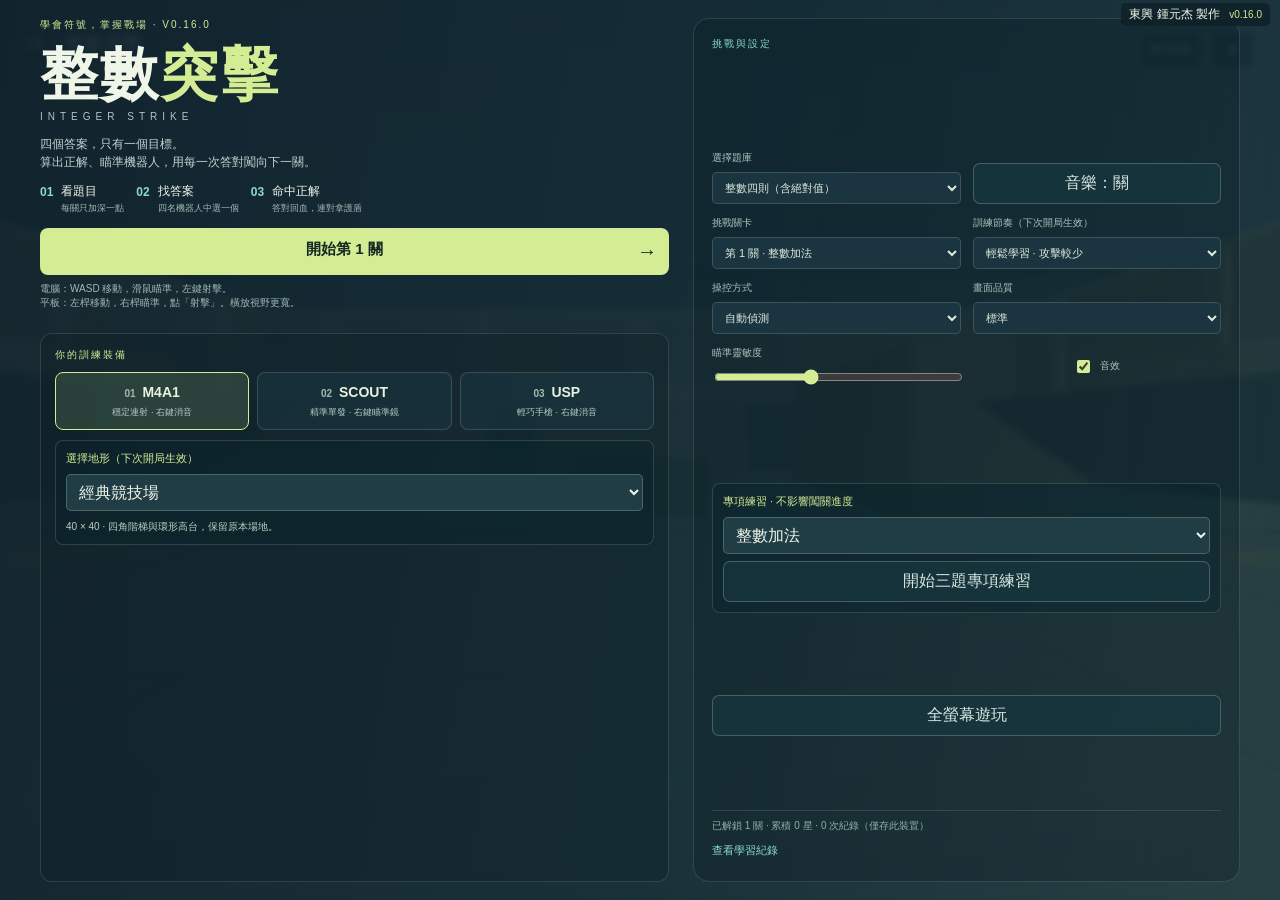
==== index.htm @ ce56b244 "Release v0.16.0: dispersed patrols, readable answer labels and creator credit" ====
<!doctype html>
<html lang="zh-Hant"><head><meta charset="utf-8"><meta name="viewport" content="width=device-width,initial-scale=1,maximum-scale=1,user-scalable=no,viewport-fit=cover"><meta name="theme-color" content="#101e25"><title>整數突擊 INTEGER STRIKE — 正負數訓練場</title><link rel="icon" href="data:,"><link rel="stylesheet" href="cjs/style.css"></head>
<body class="paused"><div id="creator-credit">東興 鍾元杰 製作 <small>v0.16.0</small></div>
<canvas id="world" aria-label="三維整數訓練場"></canvas><div class="vignette"></div><div id="damage-flash"></div>
<header><div class="brand"><b>IS<span> / </span>整數突擊</b><small>INTEGER STRIKE · BLOOD ARENA</small></div><div class="top-actions"><button id="music-game" aria-pressed="false">音樂：關</button><span id="fps">— FPS</span><button id="pause-button" aria-label="暫停">Ⅱ</button></div></header>
<section id="question-card" aria-label="目前的數學題目"><div class="question-meta"><span id="skill">整數加法</span><span id="question-number">第 1 / 3 題</span></div><div id="expression">準備開始</div><div class="question-bottom"><span id="grace">先計算，再瞄準正確答案</span><span id="combo">連對 0</span></div><div class="progress-track"><div id="progress-fill"></div></div></section>
<aside id="radar"><div><span id="level-badge">LEVEL 01</span><span id="enemy-count">4 個答案</span></div><canvas id="map" width="152" height="152"></canvas><small>橘點：答案機器人　▲：你</small></aside>
<div id="answer-labels"></div><div id="crosshair"><b></b><b></b><b></b><b></b><i></i></div><div id="aim-choice"></div><div id="hit">✓</div>
<div id="feedback" role="status"><strong id="feedback-title"></strong><span id="feedback-detail"></span></div><div id="message" role="status"></div>
<div id="thinking-overlay"><div class="eyebrow">戰鬥提示</div><h2>保持移動，算出正解。</h2><p id="think-hint"></p><canvas id="number-line" width="800" height="160" aria-label="整數數線，標示起點與移動方向"></canvas><button id="think-resume">關閉提示（T）</button><small>提示顯示時，戰鬥持續進行。</small></div>
<canvas id="weapon"></canvas>
<footer><div id="vitals" class="vitals"><div><span>生命</span><strong id="health">100</strong><span class="shield-icon">◈</span><strong id="shield">0</strong></div><div class="health-track"><i id="health-fill"></i></div><small id="streak-note">連續答對 3 題 → 護盾 +25</small></div><div class="weapon-info"><span id="mode">M4A1 · 消音步槍</span><div><strong id="ammo">30</strong><span> / ∞</span></div><small id="reload-info">R 換彈 · 1 / 2 / 3 切換武器</small></div></footer>
<nav id="desktop-help"><span>WASD 移動</span><span>滑鼠 瞄準</span><span>左鍵 射擊</span><span>右鍵 特殊功能</span><button id="think-button">T 戰鬥提示</button></nav>
<section id="touch-controls" aria-label="平板控制"><div id="move-pad" class="pad" aria-label="移動搖桿"><span>移動</span><i class="stick"></i></div><div id="look-pad" class="pad" aria-label="視角搖桿"><span>瞄準</span><i class="stick"></i></div><button id="touch-fire" class="fire-button" aria-label="射擊">◎<small>射擊</small></button><div class="touch-tools"><button id="touch-jump">跳躍</button><button id="touch-crouch">蹲下</button><button id="touch-reload">換彈</button><button id="touch-secondary">特殊</button><button id="touch-weapon">換槍</button><button id="touch-think">提示</button></div></section>
<section id="menu" class="overlay"><div class="menu-shell"><div class="menu-main"><div class="eyebrow">學會符號，掌握戰場 · V0.16.0</div><h1>整數<span>突擊</span><small>INTEGER STRIKE</small></h1><p class="intro">四個答案，只有一個目標。<br>算出正解、瞄準機器人，用每一次答對闖向下一關。</p><div class="how"><div><b>01</b><span>看題目<small>每關只加深一點</small></span></div><div><b>02</b><span>找答案<small>四名機器人中選一個</small></span></div><div><b>03</b><span>命中正解<small>答對回血，連對拿護盾</small></span></div></div><button id="start" class="primary">開始第 1 關 <span>→</span></button><button id="restart" class="secondary hidden">重新挑戰這一關</button><p class="note" id="notice">電腦：WASD 移動，滑鼠瞄準，左鍵射擊。<br>平板：左桿移動，右桿瞄準，點「射擊」。橫放視野更寬。</p></div><div class="menu-loadout"><div class="eyebrow">你的訓練裝備</div><div id="loadout"><button class="gun-choice selected" data-gun="0"><b>01 <span>M4A1</span></b><small>穩定連射 · 右鍵消音</small></button><button class="gun-choice" data-gun="1"><b>02 <span>SCOUT</span></b><small>精準單發 · 右鍵瞄準鏡</small></button><button class="gun-choice" data-gun="2"><b>03 <span>USP</span></b><small>輕巧手槍 · 右鍵消音</small></button></div><div class="terrain-picker"><label for="terrain-select">選擇地形（下次開局生效）</label><select id="terrain-select"></select><p id="terrain-description"></p></div></div><div class="menu-options"><div class="eyebrow">挑戰與設定</div><div class="settings"><label>選擇題庫<select id="bank-select"><option value="integer">整數四則（含絕對值）</option><option value="science">科學記號</option></select></label><button id="music-menu" class="secondary" aria-pressed="false">音樂：關</button><label>挑戰關卡<select id="level-select"><option value="1">第 1 關 · 加法起步</option></select></label><label>訓練節奏（下次開局生效）<select id="pace"><option value="gentle">輕鬆學習 · 攻擊較少</option><option value="normal">標準挑戰</option></select></label><label>操控方式<select id="input-mode"><option value="auto">自動偵測</option><option value="touch">平板雙搖桿</option><option value="desktop">鍵盤與滑鼠</option></select></label><label>畫面品質<select id="quality"><option value="0.65">效能優先</option><option value="0.85" selected>標準</option><option value="1.2">精細</option></select></label><label>瞄準靈敏度<input id="sensitivity" type="range" min="0.5" max="1.8" value="1" step="0.1"></label><label class="check"><input id="sound" type="checkbox" checked>音效</label></div><div class="terrain-picker"><label for="practice-select">專項練習 · 不影響闖關進度</label><select id="practice-select"><option value="1">整數加法</option><option value="2">整數減法</option><option value="3">負數加減</option><option value="4">正負數乘法</option><option value="5">整除與正負號</option><option value="6">連續加減</option><option value="7">先乘後加減</option><option value="8">括弧優先</option><option value="9">絕對值入門</option><option value="10">絕對值加減</option><option value="11">絕對值混合運算</option></select><button id="start-practice" class="secondary fullscreen-button">開始三題專項練習</button></div><button id="fullscreen" class="secondary fullscreen-button">全螢幕遊玩</button><p id="fullscreen-note" role="status"></p><div class="saved"><span id="saved-progress">學習紀錄只儲存在這台裝置</span><button id="show-records">查看學習紀錄</button></div></div></div></section>
<section id="results" class="overlay hidden"><div class="result-panel"><div class="eyebrow" id="result-eyebrow">MISSION COMPLETE</div><div id="medal">★</div><h2 id="result-title">成功突破！</h2><p id="result-subtitle"></p><div class="result-stats"><div><strong id="result-accuracy">100%</strong><small>首次作答正確率</small></div><div><strong id="result-streak">3</strong><small>最佳連對</small></div><div><strong id="result-score">500</strong><small>挑戰得分</small></div></div><div id="review-list"></div><nav id="review-pagination"><button id="review-prev">上一題</button><span id="review-page"></span><button id="review-next">下一題</button></nav><div class="result-actions"><button id="next-level" class="primary">挑戰下一關 →</button><button id="review-mistakes" class="secondary hidden">錯題再練 · 換一組數字挑戰</button><button id="retry-level" class="secondary">再練一次</button><button id="back-menu" class="secondary">回到訓練選單</button></div></div></section>
<section id="records-panel" class="overlay hidden"><div class="result-panel"><div class="eyebrow">學習足跡</div><h2>每次練習，都有進步。</h2><div id="records-summary" class="result-stats"></div><p class="records-caption">依已完成的題目統計，包含一般挑戰與錯題複習。</p><div id="records-skills"></div><div id="records-list"></div><button id="export-records" class="secondary">下載學習紀錄 CSV</button><p class="records-caption">只下載這個瀏覽器的紀錄，不會上傳資料。</p><button id="close-records" class="primary">回到選單</button></div></section>
<script src="cjs/core.js"></script><script src="cjs/math.js"></script><script src="cjs/coach.js"></script><script src="cjs/session.js"></script><script src="cjs/progress-store.js"></script><script src="cjs/renderer.js"></script><script src="cjs/world.js"></script><script src="cjs/controls.js"></script><script src="cjs/weapon-view.js"></script><script src="cjs/science.js"></script><script src="cjs/sound.js"></script><script src="cjs/game.js"></script></body></html>
---- cjs/style.css ----
:root{color-scheme:dark;--ink:#102229;--paper:#eff6e8;--lime:#d4ec94;--teal:#89dacf;--orange:#ffb46b}*{box-sizing:border-box}html,body{margin:0;width:100%;height:100%;overflow:hidden;background:#142831;color:var(--paper);font-family:"Segoe UI","Microsoft JhengHei",sans-serif;overscroll-behavior:none}button,select,input{font:inherit}button{cursor:pointer}button:focus-visible,select:focus-visible{outline:3px solid var(--teal);outline-offset:3px}button:disabled{opacity:.45;cursor:default}.hidden{display:none!important}#world{display:block;width:100%;height:100%;touch-action:none}.vignette{position:fixed;inset:0;pointer-events:none;box-shadow:inset 0 0 140px #071c293c}header{position:fixed;top:max(20px,env(safe-area-inset-top));left:26px;right:26px;display:flex;justify-content:space-between;align-items:start;pointer-events:none}.brand b{font-size:17px;letter-spacing:2px}.brand span{color:var(--lime)}.brand small{display:block;color:#e4efdaaa;font-size:8px;letter-spacing:2px;margin-top:6px}.top-actions{display:flex;gap:12px;align-items:center;pointer-events:auto}#fps{font:10px monospace;padding:8px;background:#122a32b0;border:1px solid #c9dbb733}#pause-button{border:1px solid #d3e6ce55;color:var(--paper);background:#132b33bf;width:42px;height:36px;border-radius:7px}#question-card{position:fixed;left:50%;top:18px;transform:translateX(-50%);width:min(480px,43vw);background:#112832ef;border:1px solid #c9e7ba4a;border-radius:12px;box-shadow:0 8px 30px #071b2344;overflow:hidden;text-align:center;pointer-events:none}.question-meta,.question-bottom{display:flex;justify-content:space-between;gap:8px;font-size:10px;letter-spacing:1px;padding:11px 18px;color:#bad0d0}.question-meta{border-bottom:1px solid #fff1}.question-meta #skill{color:var(--lime)}#expression{font-size:clamp(24px,3.2vw,42px);font-weight:700;font-variant-numeric:tabular-nums;line-height:1.4;padding:5px 10px;color:white}#combo{color:var(--lime);white-space:nowrap}.progress-track{height:3px;background:#314954}#progress-fill{height:100%;background:var(--lime);transition:width .3s}.question-bottom{padding-top:3px;font-size:10px}#radar{position:fixed;left:26px;top:92px;background:#122b33d9;padding:9px;border:1px solid #e0edd43a;border-radius:10px}#radar>div{display:flex;justify-content:space-between;gap:7px;font-size:8px;letter-spacing:1px;color:var(--lime);margin:0 0 8px}#radar small{display:block;font-size:8px;color:#d3dec8aa}#map{width:152px;height:152px;display:block}#crosshair{position:fixed;left:50%;top:50%;width:2px;height:2px;pointer-events:none}#crosshair b{position:absolute;background:#edffbd;box-shadow:0 0 2px #112522}#crosshair b:nth-child(1){width:2px;height:7px;top:-13px}#crosshair b:nth-child(2){width:2px;height:7px;top:7px}#crosshair b:nth-child(3){width:7px;height:2px;left:-13px}#crosshair b:nth-child(4){width:7px;height:2px;left:7px}#crosshair i{position:absolute;inset:0;background:#e5fabd}#hit{position:fixed;left:50%;top:47%;transform:translate(-50%,-50%);font-size:30px;color:var(--lime);opacity:0;pointer-events:none}#damage-flash{position:fixed;inset:0;box-shadow:inset 0 0 100px #fb715199;opacity:0;pointer-events:none}.answer-label{position:fixed;left:0;top:0;transform:translate(-50%,-100%);text-align:center;pointer-events:none;will-change:left,top;filter:drop-shadow(0 2px 3px #082a32aa)}.answer-label strong{display:block;font-weight:800;font-variant-numeric:tabular-nums;background:#102d38f5;border:2px solid #ffd799;color:#fff5d2;min-width:64px;padding:3px 12px;border-radius:8px;font-size:30px;line-height:1.15}.answer-label small{display:block;font-size:8px;letter-spacing:2px;color:#fff1d3;margin-top:3px}.answer-label.wrong strong{color:#e7a598;border-color:#db8777}.answer-label.warning strong{border-color:#ff755d;box-shadow:0 0 12px #f65c354f}.answer-label:after{content:"";display:block;width:1px;height:9px;background:#ffdeab;margin:auto}#feedback{position:fixed;left:50%;top:calc(50% + 40px);transform:translateX(-50%);text-align:center;padding:12px 20px;border-radius:10px;background:#12332fe8;max-width:min(650px,78vw);opacity:0;pointer-events:none}#feedback strong{display:block;color:var(--lime);font-size:18px}#feedback span{display:block;font-size:13px;line-height:1.6;color:#d7e6d7;margin-top:5px}#feedback.wrong{background:#402829ef}#feedback.wrong strong{color:#ffbba0}#message{position:fixed;left:50%;top:75%;transform:translateX(-50%);font-size:12px;text-align:center;background:#112a32b0;padding:6px 10px;border-radius:6px;pointer-events:none}#message:empty{display:none}#weapon{position:fixed;bottom:0;right:4%;width:480px;height:360px;pointer-events:none}footer{position:fixed;bottom:45px;left:28px;right:28px;display:flex;justify-content:space-between;align-items:flex-end;pointer-events:none;text-shadow:0 2px 3px #142321}footer .vitals{min-width:190px}.vitals>div:first-child{display:flex;align-items:baseline;gap:9px}.vitals span{font-size:11px;color:#d6e7d5}.vitals strong{font-size:32px;font-weight:600}.vitals .shield-icon{color:var(--teal);margin-left:12px;font-size:18px}.vitals #shield{font-size:24px;color:var(--teal)}.health-track{height:4px;background:#111d24a0;margin:6px 0}.health-track i{display:block;background:var(--lime);height:100%;transition:width .2s}.vitals small{color:#e3ecd3b0;font-size:9px}.weapon-info{text-align:right}.weapon-info>span{font-size:10px;letter-spacing:1px}.weapon-info strong{font-size:40px}.weapon-info div>span{color:#bed6c7}.weapon-info small{font-size:9px;color:#e0ead2ae}#desktop-help{position:fixed;bottom:12px;left:28px;right:28px;display:flex;gap:20px;color:#dce9d6b0;font-size:9px;align-items:center}#desktop-help button{margin-left:auto;background:#112b33c9;color:var(--lime);border:1px solid #c1dcac44;border-radius:5px;padding:7px 12px}.overlay{position:fixed;inset:0;background:linear-gradient(100deg,#0e202aef,#102832e8 55%,#132d36c9);backdrop-filter:blur(3px);display:flex;align-items:center;justify-content:center;padding:28px;z-index:30;overflow:auto}.menu-shell{display:grid;grid-template-columns:1.2fr 1fr;gap:70px;width:min(1040px,100%);align-items:center}.menu-main{max-width:560px}.eyebrow{font-size:10px;color:var(--lime);letter-spacing:2px}h1{font-size:clamp(50px,6.6vw,82px);line-height:1.05;letter-spacing:2px;margin:24px 0}h1>span{color:var(--lime)}h1 small{display:block;font-size:13px;letter-spacing:9px;font-weight:500;margin-top:16px;color:#b2c6c4}.intro{font-size:14px;color:#c3d2cf;line-height:1.9}.how{display:flex;gap:18px;margin:30px 0}.how>div{display:flex;gap:8px}.how b{font-size:12px;color:var(--teal);padding-top:2px}.how span{font-size:12px}.how small{display:block;font-size:9px;color:#a1b8b4;line-height:1.8;white-space:nowrap}.primary{display:block;background:var(--lime);color:#142923;border:0;padding:17px 22px;font-size:15px;font-weight:800;width:100%;border-radius:8px;transition:background .15s}.primary:hover{background:#e7ffb2}.primary>span{float:right;font-size:20px}.secondary{background:#18363fc9;border:1px solid #accdc54d;color:#d6e7e0;border-radius:7px;padding:12px;width:100%;margin-top:10px}.note{font-size:10px;color:#9fb8b6;line-height:1.9}.menu-options{background:#0a1b234d;border:1px solid #b6d8ce28;border-radius:16px;padding:26px}.menu-options .eyebrow{color:var(--teal);margin-bottom:13px}#loadout{display:flex;flex-direction:column;gap:7px}.gun-choice{text-align:left;border:1px solid #a5c2b837;border-radius:8px;padding:12px 15px;background:#1b3540a0;color:#dbe9de;display:flex;justify-content:space-between;align-items:center;gap:8px}.gun-choice.selected{border-color:var(--lime);background:#365044aa}.gun-choice b{font-size:10px;color:#a0bdac}.gun-choice b span{font-size:15px;color:#e7f1df;margin-left:12px}.gun-choice small{font-size:10px;color:#b6cdc4}.settings{display:grid;grid-template-columns:1fr 1fr;gap:13px;margin:22px 0}.settings label{font-size:10px;color:#aac1bd;display:flex;flex-direction:column;gap:7px}.settings select{width:100%;padding:8px;background:#1b3540;color:#dfebdd;border:1px solid #a9c3b83a;border-radius:5px;font-size:11px}.settings input[type=range]{accent-color:var(--lime);width:100%}.settings .check{flex-direction:row;align-items:center;justify-content:center}.check input{accent-color:var(--lime)}.saved{border-top:1px solid #b1cbc12a;padding-top:15px;display:flex;flex-direction:column;gap:8px;color:#91aea9;font-size:10px}.saved button,.text-button{background:none;border:0;color:var(--teal);text-align:left;font-size:11px;padding:5px 0}.result-panel{width:min(610px,100%);max-height:95vh;overflow:auto;background:#112d36;border:1px solid #a9c9b943;border-radius:16px;padding:28px;text-align:center;box-shadow:0 25px 80px #0004}.result-panel h2{font-size:28px;margin:10px 0}.result-panel p{font-size:12px;color:#bacfc6;line-height:1.6}#medal{font-size:47px;color:var(--lime);line-height:1.2;margin-top:12px}.result-stats{display:grid;grid-template-columns:repeat(3,1fr);gap:8px;background:#1c3b43;border-radius:9px;margin:22px 0;padding:17px 8px}.result-stats strong{display:block;font-size:26px;color:var(--lime)}.result-stats small{display:block;font-size:10px;color:#b7ccc2;margin-top:4px}#review-list,#records-list{text-align:left;max-height:28vh;overflow:auto;margin-bottom:18px}.review-item{padding:12px;background:#09212a6b;border:1px solid #a9c2ae1c;border-radius:7px;margin-bottom:8px}.review-item b{font-size:14px}.review-item span{display:block;font-size:11px;color:#c3d4c8;line-height:1.7;margin-top:4px}.review-item.wrong{border-left:3px solid var(--orange)}.result-panel .text-button{display:block;margin:12px auto 0;text-align:center}#thinking-overlay{display:none;position:fixed;z-index:20;left:50%;top:50%;transform:translate(-50%,-50%);width:min(470px,90vw);padding:28px;background:#102b35f5;border:1px solid var(--teal);border-radius:12px;text-align:center}#thinking-overlay h2{font-size:23px}#thinking-overlay p{font-size:15px;line-height:1.8}#thinking-overlay button{padding:12px;border-radius:6px;background:var(--lime);color:var(--ink);border:0;width:100%;font-weight:700}#thinking-overlay small{display:block;color:#aac5bc;font-size:10px;margin-top:15px}body.thinking #thinking-overlay{display:block}body.paused #question-card,body.paused #radar,body.paused #crosshair,body.paused footer,body.paused #weapon,body.paused #desktop-help,body.paused #answer-labels,body.paused #touch-controls,body.paused #feedback{display:none}body:not(.paused) #menu{display:none}#touch-controls{display:none;position:fixed;inset:0;pointer-events:none;z-index:10}body.touch:not(.paused):not(.thinking) #touch-controls{display:block}body.touch #desktop-help{display:none}.pad{position:absolute;width:130px;height:130px;border:1px solid #daefd778;border-radius:50%;background:#132e3a70;pointer-events:auto;touch-action:none;user-select:none}.pad>span{position:absolute;left:0;right:0;top:10px;text-align:center;font-size:10px;color:#e5efddba;pointer-events:none}.stick{position:absolute;width:54px;height:54px;left:50%;top:50%;transform:translate(-50%,-50%);background:#bedbc665;border:1px solid #ebffce9c;border-radius:50%;pointer-events:none}.pad:before{content:"";position:absolute;inset:24px;border:1px dashed #d4edcd33;border-radius:50%}#move-pad{left:max(26px,env(safe-area-inset-left));bottom:max(32px,env(safe-area-inset-bottom))}#look-pad{right:max(126px,env(safe-area-inset-right));bottom:max(32px,env(safe-area-inset-bottom))}.fire-button{position:absolute;right:20px;bottom:58px;width:82px;height:82px;border:2px solid #fcecc2;background:#f4cf8b40;color:#fff4d6;border-radius:50%;font-size:34px;pointer-events:auto;touch-action:none;user-select:none}.fire-button small{font-size:11px;display:block}.touch-tools{position:absolute;right:20px;bottom:187px;display:flex;gap:7px;pointer-events:auto}.touch-tools button{background:#143039b0;color:#e8f3dc;border:1px solid #d2e9c84d;border-radius:7px;min-width:43px;height:38px;font-size:10px;touch-action:none}.touch-tools button.pressed{background:#788f5b}body.touch footer{bottom:190px;left:28px;right:28px}body.touch .weapon-info{display:none}body.touch #weapon{right:2%;width:350px;height:263px;opacity:.85}body.touch #radar{top:80px}body.touch #map{width:108px;height:108px}body.touch #radar small{display:none}body.touch #streak-note{display:none}body.touch .vitals strong{font-size:23px}body.touch .vitals #shield{font-size:18px}body.touch .vitals{min-width:145px}
@media(max-height:700px){.overlay{padding:15px}.menu-shell{gap:38px;max-width:950px}h1{font-size:56px;margin:15px 0}.how{margin:18px 0}.menu-options{padding:18px}.settings{gap:8px;margin:14px 0}.gun-choice{padding:9px 12px}.intro{font-size:12px}.result-panel{padding:20px}.question-meta,.question-bottom{padding:7px 13px}#expression{font-size:30px}#radar{top:80px}#map{width:118px;height:118px}.pad{width:110px;height:110px}#look-pad{right:114px}.touch-tools{bottom:163px}body.touch footer{bottom:164px}.fire-button{width:72px;height:72px;bottom:45px}}
@media(max-width:850px){.brand small{display:none}.brand b{font-size:13px}#radar{left:15px}header{left:15px;right:15px}#question-card{width:47vw;top:12px}.question-bottom{letter-spacing:0;font-size:9px}#expression{font-size:28px}.menu-shell{gap:25px}.how{gap:10px;flex-wrap:wrap}.how small{font-size:8px}.menu-options{padding:18px}h1{font-size:46px}.intro{font-size:12px}.settings{gap:10px}.gun-choice small{font-size:8px}#feedback{max-width:70vw;padding:9px 14px}#feedback span{font-size:11px}}
@media(max-width:600px){.menu-shell{display:flex;flex-direction:column;align-items:stretch;gap:20px;margin:auto;max-width:440px}.overlay{align-items:flex-start;padding:22px 17px}.menu-main{max-width:none}h1{font-size:53px;margin:15px 0}.how{margin:20px 0;justify-content:space-between}.menu-options{padding:18px}.note{font-size:10px}.brand{display:none}#question-card{top:12px;left:12px;transform:none;width:calc(100vw - 82px)}.top-actions #fps{display:none}#pause-button{width:40px;height:34px}#radar{top:155px;left:12px;opacity:.8}body.touch #radar{top:155px}body.touch #map{width:68px;height:68px}#radar>div #enemy-count{display:none}#expression{font-size:29px}.question-meta{font-size:9px}.question-bottom{font-size:9px;padding:8px 12px}.pad{width:110px;height:110px}#move-pad{left:15px;bottom:35px}#look-pad{right:105px;bottom:35px}.fire-button{right:13px;bottom:49px;width:72px;height:72px}.touch-tools{left:15px;right:15px;bottom:163px;justify-content:space-between;gap:5px}.touch-tools button{min-width:42px}.answer-label strong{font-size:25px;min-width:52px;padding:3px 8px}body.touch footer{bottom:218px;left:15px}#feedback{top:calc(50% + 22px);max-width:88vw;width:88vw}#feedback strong{font-size:15px}#message{top:auto;bottom:207px;font-size:10px;max-width:85vw}#weapon{display:none}.result-panel{padding:20px 16px;margin:auto}#review-list,#records-list{max-height:35vh}#desktop-help{display:none}.weapon-info{font-size:10px}.vitals strong{font-size:23px}footer{bottom:23px}.result-stats strong{font-size:22px}}
#number-line{width:100%;height:auto;margin:0 0 15px}#think-hint{white-space:pre-line}body.zoom .vignette{box-shadow:inset 0 0 0 14vw #061118e8}body.zoom #crosshair b{background:#f0f6dc}body.thinking #touch-controls{pointer-events:none}body.thinking #touch-controls>*{pointer-events:none}
#records-panel .result-panel{width:min(680px,100%)}#records-summary{margin:16px 0 10px}#records-skills{max-height:24vh;overflow:auto;text-align:left;margin:12px 0 20px}.skill-summary{padding:12px;background:#1b3942;border-radius:8px;margin-bottom:8px}.skill-summary strong{display:block;font-size:13px;color:var(--paper)}.skill-summary span,.skill-summary small{display:block;font-size:10px;color:#bacfc4;margin-top:6px}.skill-track{height:5px;background:#09232b;margin-top:10px;border-radius:4px;overflow:hidden}.skill-track i{height:100%;display:block}.result-panel .records-caption{font-size:10px;color:#9ebbb2;margin:10px 0}.skill-summary small{color:#d4dfc4}#records-list{max-height:24vh}
@media(prefers-reduced-motion:reduce){*{transition:none!important}}
.terrain-picker{margin-top:16px;padding:12px;background:#09232b77;border:1px solid #a5c6b633;border-radius:8px}.terrain-picker label{display:block;font-size:11px;color:#d4ec94;margin-bottom:8px}.terrain-picker select{width:100%;padding:8px;color:#eff6e8;background:#203c45;border:1px solid #789b8a77;border-radius:5px}.terrain-picker p{font-size:11px;line-height:1.5;color:#b9cec5;margin:8px 0 0}
/* Auto block margins centre only when space exists; tall menus remain scrollable from the top. */ .overlay{align-items:flex-start}.menu-shell,.result-panel{margin-block:auto}
@media(min-width:601px) and (max-height:450px){body.touch #radar{display:none}body.touch footer{top:78px;bottom:auto;left:15px;right:auto}body.touch .vitals{min-width:130px}body.touch .touch-tools{left:150px;right:230px;bottom:8px;gap:4px;justify-content:center}body.touch .touch-tools button{min-width:40px;height:34px;font-size:9px}body.touch #weapon{opacity:.55}}
.fullscreen-button{width:100%;margin-top:14px;padding:10px}#fullscreen-note{font-size:11px;color:#ffc188;line-height:1.5;margin:5px 0}
#aim-choice{position:fixed;left:50%;top:calc(50% + 16px);transform:translateX(-50%);padding:4px 8px;color:#e9f4f0;background:#112832d9;border-radius:5px;font-size:13px;font-weight:700;pointer-events:none}#aim-choice:empty,body.paused #aim-choice,body.thinking #aim-choice{display:none}

.skill-practice{margin-top:10px;min-height:44px;padding:10px 16px;border:1px solid #709a8e;background:#254c50;color:#e8f4df;border-radius:6px;font:inherit;font-size:12px;cursor:pointer}.skill-practice:hover,.skill-practice:focus-visible{background:#365f60;outline:2px solid #d4ec94;outline-offset:2px}

body.paused #message,body.thinking #message{display:none}

#touch-reload{white-space:pre-line;line-height:1.15}#touch-reload.low-ammo{color:#ffd38f;border-color:#e8b575}
/* Single-screen menus. Review uses explicit paging rather than scrolling. */
#menu{padding:18px;overflow:hidden;align-items:stretch}#menu .menu-shell{width:min(1200px,100%);height:100%;margin:0;display:grid;grid-template-columns:1.15fr 1fr;grid-template-rows:auto 1fr;gap:16px 24px;align-items:stretch}#menu .menu-main{grid-column:1;grid-row:1;max-width:none}#menu .menu-loadout{grid-column:1;grid-row:2;min-height:0}#menu .menu-options{grid-column:2;grid-row:1/3;margin:0;min-height:0;display:flex;flex-direction:column;justify-content:space-between;padding:18px}#menu h1{font-size:clamp(34px,4.5vw,62px);margin:12px 0}#menu h1 small{font-size:10px;letter-spacing:5px;margin-top:8px}#menu .intro{font-size:12px;line-height:1.5;margin:8px 0}#menu .how{margin:12px 0;gap:12px}#menu .note{margin:7px 0;font-size:10px;line-height:1.4}#menu .primary{padding:12px}#menu .secondary{padding:9px;margin-top:7px}#menu .menu-loadout{border:1px solid #b6d8ce28;border-radius:12px;padding:14px;background:#0a1b234d}#menu #loadout{display:grid;grid-template-columns:repeat(3,1fr);gap:8px;margin-top:10px}#menu .gun-choice{display:block;padding:10px;text-align:center}#menu .gun-choice small{display:block;margin-top:5px;font-size:9px}#menu .gun-choice b span{margin-left:4px;font-size:14px}#menu .terrain-picker{margin-top:10px;padding:10px}#menu .terrain-picker p{margin-bottom:0;font-size:10px}#menu .settings{margin:12px 0;gap:12px}#menu .fullscreen-button{margin-top:7px}#menu .saved{padding-top:8px;gap:5px}#menu #fullscreen-note:empty{display:none}#menu .how small{white-space:normal}
#results{padding:14px;overflow:hidden;align-items:stretch}#results .result-panel{width:min(780px,100%);height:100%;max-height:none;margin:0;overflow:hidden;padding:20px;display:flex;flex-direction:column;gap:10px}#results #medal{font-size:32px;margin:0}#results h2{font-size:26px;margin:0}#results #result-subtitle{margin:0;line-height:1.4;font-size:12px}#results .result-stats{margin:0;padding:10px}#results #review-list{flex:1;min-height:0;max-height:none;overflow:hidden;margin:0;display:flex;align-items:center}#results .review-item{width:100%;margin:0;padding:12px}#results .review-item[hidden]{display:none}#review-pagination{display:flex;align-items:center;justify-content:center;gap:15px;font-size:11px}#review-pagination button{background:#25444c;border:1px solid #78978b;color:#e5f0dd;border-radius:5px;padding:7px 15px}.result-actions{display:grid;grid-template-columns:1fr 1fr;gap:8px}#results .result-actions button{margin:0;padding:13px;font-size:13px;width:100%;border-radius:7px}#results .result-actions .hidden{display:none!important}
@media(max-height:620px){#menu{padding:10px}#menu .menu-shell{gap:10px 14px}#menu .menu-options,#menu .menu-loadout{padding:10px}#menu h1{font-size:36px;margin:5px 0}#menu .intro{font-size:10px;margin:5px 0}#menu .how{margin:7px 0}#menu .how span{font-size:10px}#menu .how small{font-size:8px}#menu .eyebrow{font-size:8px;letter-spacing:1px}#menu .settings{margin:6px 0;gap:6px}#menu .settings label{font-size:9px;gap:3px}#menu .settings select{padding:5px;font-size:10px}#menu .terrain-picker{padding:6px;margin-top:6px}#menu .terrain-picker label{font-size:10px;margin-bottom:4px}#menu .terrain-picker select{padding:5px;font-size:11px}#menu .terrain-picker p{font-size:9px;line-height:1.2;margin-top:4px}#menu .gun-choice{padding:6px}#menu .gun-choice small{font-size:8px}#menu .note{font-size:8px;margin:4px 0}#menu .secondary,#menu .primary{padding:8px;font-size:11px}#menu .saved{font-size:8px;padding-top:5px;gap:3px}#menu .saved button{font-size:10px;padding:3px 0}#menu .menu-options>.eyebrow{margin-bottom:0}#results .result-panel{padding:12px;gap:6px}#results #medal{font-size:23px}#results h2{font-size:20px}#results .result-stats{padding:6px}#results .result-stats strong{font-size:21px}#results .review-item{padding:7px}#results .review-item b{font-size:12px}#results .review-item span{font-size:10px;line-height:1.3}#results .result-actions button{padding:8px;font-size:11px}#review-pagination button{padding:4px 12px}#results #result-subtitle{font-size:10px}}
@media(max-width:600px){#menu{padding:8px}#menu .menu-shell{grid-template-columns:1fr 1fr;gap:8px;max-width:none}#menu .menu-options,#menu .menu-loadout{padding:8px}#menu h1{font-size:30px;letter-spacing:0}#menu h1 small{font-size:7px;letter-spacing:2px}#menu .intro{font-size:10px}#menu .how{display:grid;gap:5px;margin:8px 0}#menu .how span{font-size:10px}#menu .how small{font-size:8px}#menu .eyebrow{font-size:8px;letter-spacing:0}#menu .note{font-size:8px}#menu #loadout{grid-template-columns:1fr;gap:4px;margin-top:6px}#menu .gun-choice{padding:6px}#menu .gun-choice b span{font-size:12px}#menu .gun-choice small{font-size:8px;margin:2px 0 0}#menu .settings{grid-template-columns:1fr;gap:6px;margin:8px 0}#menu .settings label{font-size:9px;gap:3px}#menu .settings select{padding:5px;font-size:9px}#menu .terrain-picker{padding:6px;margin-top:6px}#menu .terrain-picker label{font-size:9px}#menu .terrain-picker select{font-size:10px;padding:5px}#menu .terrain-picker p{font-size:9px;line-height:1.3}#menu .primary,#menu .secondary{font-size:10px;padding:8px}#menu .saved{font-size:8px}#menu .saved button{font-size:10px}#results .result-panel{padding:12px;gap:8px}#results h2{font-size:21px}#results #result-subtitle{font-size:11px}#results .result-actions button{font-size:11px;padding:11px 5px}}

@media(min-width:601px) and (max-height:450px){#menu h1{font-size:27px;margin:3px 0}#menu h1 small{font-size:7px;margin-top:3px;letter-spacing:3px}#menu .intro{font-size:9px;line-height:1.25;margin:4px 0}#menu .how{margin:4px 0;gap:6px}#menu .how span{font-size:9px}#menu .how small{font-size:7px;line-height:1.2}#menu .note{font-size:7px;line-height:1.15;margin:3px 0}#menu .primary,#menu .secondary{padding:5px;font-size:10px}#menu .primary>span{font-size:12px}#menu .gun-choice{padding:4px}#menu .gun-choice b span{font-size:12px}#menu .gun-choice small{font-size:7px}#menu #loadout{margin-top:5px;gap:4px}#menu .menu-loadout{padding:7px}#menu .terrain-picker label{font-size:9px}#menu .terrain-picker p{font-size:8px}#menu .terrain-picker select{padding:3px;font-size:10px}}
@media(min-width:601px) and (max-height:450px){#results .result-panel{display:grid;grid-template-columns:1fr 1fr;grid-template-rows:auto auto auto minmax(0,1fr) auto;gap:5px 12px}#result-eyebrow{grid-column:1;grid-row:1;text-align:left}#results #medal{grid-column:2;grid-row:1;font-size:18px;text-align:right}#results #result-title{grid-column:1/3;grid-row:2}#results #result-subtitle{grid-column:1/3;grid-row:3}#results .result-stats{grid-column:1;grid-row:4;align-self:start}#results #review-list{grid-column:2;grid-row:4;align-self:stretch}#results #review-pagination{grid-column:2;grid-row:5;gap:6px}#results .result-actions{grid-column:1;grid-row:5}#results .review-item span{font-size:9px}#results .result-actions button{padding:7px 4px;font-size:10px}}

/* Non-modal coaching: movement, aiming and firing remain enabled. */
body.thinking:not(.paused) #touch-controls{display:block;pointer-events:none}body.thinking #touch-controls>*{pointer-events:auto}body.thinking:not(.touch) #touch-controls{display:none}
#thinking-overlay{left:12px;top:135px;transform:none;width:min(290px,42vw);padding:10px;pointer-events:none;background:#102b35d9}#thinking-overlay h2,#thinking-overlay #number-line,#thinking-overlay small{display:none}#thinking-overlay p{font-size:12px;line-height:1.4;margin:6px 0}#thinking-overlay button{pointer-events:auto;padding:6px;font-size:11px}body.paused #thinking-overlay{display:none}
@media(max-height:450px){#thinking-overlay{top:75px;left:165px;width:240px}#thinking-overlay p{font-size:10px}}

body.science #expression{font-size:clamp(16px,2.2vw,28px);line-height:1.4}body.science .answer-label strong{font-size:clamp(14px,2vw,23px);white-space:nowrap}#music-game{font-size:11px!important;padding:7px!important;width:auto!important}#music-menu{margin:0!important;align-self:end}body.paused #music-game{display:none}@media(max-height:620px){#menu .settings{gap:3px;margin:3px 0}#menu .menu-options{gap:2px}}@media(max-width:600px){#menu .settings{gap:3px;margin:3px 0}#menu .menu-options{padding:5px}#menu .settings select{padding:3px}}

@media(min-width:601px) and (max-height:450px){#menu .menu-options{padding:6px;gap:0}#menu .menu-options .terrain-picker{padding:3px;margin-top:3px}#menu .menu-options .terrain-picker label{margin-bottom:2px;font-size:8px}#menu .menu-options .settings{margin:2px 0;gap:2px}#menu .menu-options .settings select{padding:3px}#menu .menu-options .fullscreen-button{margin-top:3px;padding:4px}#menu .saved{padding-top:2px}#menu .menu-options>.eyebrow{font-size:7px}}


#creator-credit{position:fixed;right:10px;top:3px;z-index:1000;padding:3px 8px;border-radius:5px;background:#102229e8;color:#eff6e8;font-size:12px;pointer-events:none}#creator-credit small{font-size:10px;color:#d4ec94;margin-left:6px}header{top:32px}.answer-connector{position:fixed;height:2px;background:#ffd38bdd;transform-origin:0 50%;pointer-events:none;z-index:3}.answer-label{z-index:4}body.paused .answer-connector{display:none!important}@media(max-width:600px){#creator-credit{font-size:10px;right:5px;top:2px}#menu{padding-top:25px}}
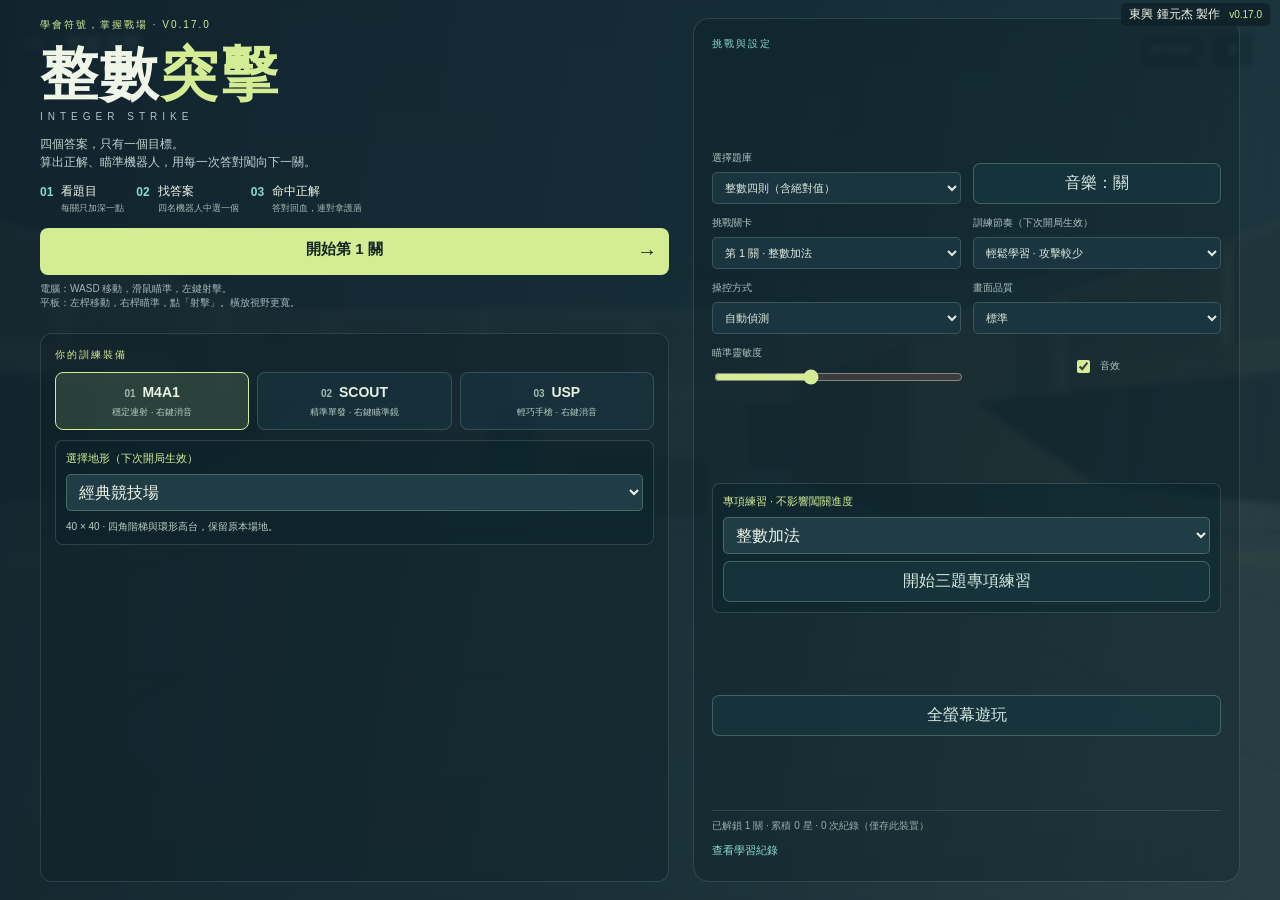
==== commit 24b67c7d: "v0.17.0: stable head labels, half health, double incoming damage and compact mobile HUD" ====
--- a/index.htm
+++ b/index.htm
@@ -1,6 +1,6 @@
 <!doctype html>
 <html lang="zh-Hant"><head><meta charset="utf-8"><meta name="viewport" content="width=device-width,initial-scale=1,maximum-scale=1,user-scalable=no,viewport-fit=cover"><meta name="theme-color" content="#101e25"><title>整數突擊 INTEGER STRIKE — 正負數訓練場</title><link rel="icon" href="data:,"><link rel="stylesheet" href="cjs/style.css"></head>
-<body class="paused"><div id="creator-credit">東興 鍾元杰 製作 <small>v0.16.0</small></div>
+<body class="paused"><div id="creator-credit">東興 鍾元杰 製作 <small>v0.17.0</small></div>
 <canvas id="world" aria-label="三維整數訓練場"></canvas><div class="vignette"></div><div id="damage-flash"></div>
 <header><div class="brand"><b>IS<span> / </span>整數突擊</b><small>INTEGER STRIKE · BLOOD ARENA</small></div><div class="top-actions"><button id="music-game" aria-pressed="false">音樂：關</button><span id="fps">— FPS</span><button id="pause-button" aria-label="暫停">Ⅱ</button></div></header>
 <section id="question-card" aria-label="目前的數學題目"><div class="question-meta"><span id="skill">整數加法</span><span id="question-number">第 1 / 3 題</span></div><div id="expression">準備開始</div><div class="question-bottom"><span id="grace">先計算，再瞄準正確答案</span><span id="combo">連對 0</span></div><div class="progress-track"><div id="progress-fill"></div></div></section>
@@ -9,10 +9,10 @@
 <div id="feedback" role="status"><strong id="feedback-title"></strong><span id="feedback-detail"></span></div><div id="message" role="status"></div>
 <div id="thinking-overlay"><div class="eyebrow">戰鬥提示</div><h2>保持移動，算出正解。</h2><p id="think-hint"></p><canvas id="number-line" width="800" height="160" aria-label="整數數線，標示起點與移動方向"></canvas><button id="think-resume">關閉提示（T）</button><small>提示顯示時，戰鬥持續進行。</small></div>
 <canvas id="weapon"></canvas>
-<footer><div id="vitals" class="vitals"><div><span>生命</span><strong id="health">100</strong><span class="shield-icon">◈</span><strong id="shield">0</strong></div><div class="health-track"><i id="health-fill"></i></div><small id="streak-note">連續答對 3 題 → 護盾 +25</small></div><div class="weapon-info"><span id="mode">M4A1 · 消音步槍</span><div><strong id="ammo">30</strong><span> / ∞</span></div><small id="reload-info">R 換彈 · 1 / 2 / 3 切換武器</small></div></footer>
+<footer><div id="vitals" class="vitals"><div><span>生命</span><strong id="health">50</strong><span class="shield-icon">◈</span><strong id="shield">0</strong></div><div class="health-track"><i id="health-fill"></i></div><small id="streak-note">連續答對 3 題 → 護盾 +25</small></div><div class="weapon-info"><span id="mode">M4A1 · 消音步槍</span><div><strong id="ammo">30</strong><span> / ∞</span></div><small id="reload-info">R 換彈 · 1 / 2 / 3 切換武器</small></div></footer>
 <nav id="desktop-help"><span>WASD 移動</span><span>滑鼠 瞄準</span><span>左鍵 射擊</span><span>右鍵 特殊功能</span><button id="think-button">T 戰鬥提示</button></nav>
 <section id="touch-controls" aria-label="平板控制"><div id="move-pad" class="pad" aria-label="移動搖桿"><span>移動</span><i class="stick"></i></div><div id="look-pad" class="pad" aria-label="視角搖桿"><span>瞄準</span><i class="stick"></i></div><button id="touch-fire" class="fire-button" aria-label="射擊">◎<small>射擊</small></button><div class="touch-tools"><button id="touch-jump">跳躍</button><button id="touch-crouch">蹲下</button><button id="touch-reload">換彈</button><button id="touch-secondary">特殊</button><button id="touch-weapon">換槍</button><button id="touch-think">提示</button></div></section>
-<section id="menu" class="overlay"><div class="menu-shell"><div class="menu-main"><div class="eyebrow">學會符號，掌握戰場 · V0.16.0</div><h1>整數<span>突擊</span><small>INTEGER STRIKE</small></h1><p class="intro">四個答案，只有一個目標。<br>算出正解、瞄準機器人，用每一次答對闖向下一關。</p><div class="how"><div><b>01</b><span>看題目<small>每關只加深一點</small></span></div><div><b>02</b><span>找答案<small>四名機器人中選一個</small></span></div><div><b>03</b><span>命中正解<small>答對回血，連對拿護盾</small></span></div></div><button id="start" class="primary">開始第 1 關 <span>→</span></button><button id="restart" class="secondary hidden">重新挑戰這一關</button><p class="note" id="notice">電腦：WASD 移動，滑鼠瞄準，左鍵射擊。<br>平板：左桿移動，右桿瞄準，點「射擊」。橫放視野更寬。</p></div><div class="menu-loadout"><div class="eyebrow">你的訓練裝備</div><div id="loadout"><button class="gun-choice selected" data-gun="0"><b>01 <span>M4A1</span></b><small>穩定連射 · 右鍵消音</small></button><button class="gun-choice" data-gun="1"><b>02 <span>SCOUT</span></b><small>精準單發 · 右鍵瞄準鏡</small></button><button class="gun-choice" data-gun="2"><b>03 <span>USP</span></b><small>輕巧手槍 · 右鍵消音</small></button></div><div class="terrain-picker"><label for="terrain-select">選擇地形（下次開局生效）</label><select id="terrain-select"></select><p id="terrain-description"></p></div></div><div class="menu-options"><div class="eyebrow">挑戰與設定</div><div class="settings"><label>選擇題庫<select id="bank-select"><option value="integer">整數四則（含絕對值）</option><option value="science">科學記號</option></select></label><button id="music-menu" class="secondary" aria-pressed="false">音樂：關</button><label>挑戰關卡<select id="level-select"><option value="1">第 1 關 · 加法起步</option></select></label><label>訓練節奏（下次開局生效）<select id="pace"><option value="gentle">輕鬆學習 · 攻擊較少</option><option value="normal">標準挑戰</option></select></label><label>操控方式<select id="input-mode"><option value="auto">自動偵測</option><option value="touch">平板雙搖桿</option><option value="desktop">鍵盤與滑鼠</option></select></label><label>畫面品質<select id="quality"><option value="0.65">效能優先</option><option value="0.85" selected>標準</option><option value="1.2">精細</option></select></label><label>瞄準靈敏度<input id="sensitivity" type="range" min="0.5" max="1.8" value="1" step="0.1"></label><label class="check"><input id="sound" type="checkbox" checked>音效</label></div><div class="terrain-picker"><label for="practice-select">專項練習 · 不影響闖關進度</label><select id="practice-select"><option value="1">整數加法</option><option value="2">整數減法</option><option value="3">負數加減</option><option value="4">正負數乘法</option><option value="5">整除與正負號</option><option value="6">連續加減</option><option value="7">先乘後加減</option><option value="8">括弧優先</option><option value="9">絕對值入門</option><option value="10">絕對值加減</option><option value="11">絕對值混合運算</option></select><button id="start-practice" class="secondary fullscreen-button">開始三題專項練習</button></div><button id="fullscreen" class="secondary fullscreen-button">全螢幕遊玩</button><p id="fullscreen-note" role="status"></p><div class="saved"><span id="saved-progress">學習紀錄只儲存在這台裝置</span><button id="show-records">查看學習紀錄</button></div></div></div></section>
+<section id="menu" class="overlay"><div class="menu-shell"><div class="menu-main"><div class="eyebrow">學會符號，掌握戰場 · V0.17.0</div><h1>整數<span>突擊</span><small>INTEGER STRIKE</small></h1><p class="intro">四個答案，只有一個目標。<br>算出正解、瞄準機器人，用每一次答對闖向下一關。</p><div class="how"><div><b>01</b><span>看題目<small>每關只加深一點</small></span></div><div><b>02</b><span>找答案<small>四名機器人中選一個</small></span></div><div><b>03</b><span>命中正解<small>答對回血，連對拿護盾</small></span></div></div><button id="start" class="primary">開始第 1 關 <span>→</span></button><button id="restart" class="secondary hidden">重新挑戰這一關</button><p class="note" id="notice">電腦：WASD 移動，滑鼠瞄準，左鍵射擊。<br>平板：左桿移動，右桿瞄準，點「射擊」。橫放視野更寬。</p></div><div class="menu-loadout"><div class="eyebrow">你的訓練裝備</div><div id="loadout"><button class="gun-choice selected" data-gun="0"><b>01 <span>M4A1</span></b><small>穩定連射 · 右鍵消音</small></button><button class="gun-choice" data-gun="1"><b>02 <span>SCOUT</span></b><small>精準單發 · 右鍵瞄準鏡</small></button><button class="gun-choice" data-gun="2"><b>03 <span>USP</span></b><small>輕巧手槍 · 右鍵消音</small></button></div><div class="terrain-picker"><label for="terrain-select">選擇地形（下次開局生效）</label><select id="terrain-select"></select><p id="terrain-description"></p></div></div><div class="menu-options"><div class="eyebrow">挑戰與設定</div><div class="settings"><label>選擇題庫<select id="bank-select"><option value="integer">整數四則（含絕對值）</option><option value="science">科學記號</option></select></label><button id="music-menu" class="secondary" aria-pressed="false">音樂：關</button><label>挑戰關卡<select id="level-select"><option value="1">第 1 關 · 加法起步</option></select></label><label>訓練節奏（下次開局生效）<select id="pace"><option value="gentle">輕鬆學習 · 攻擊較少</option><option value="normal">標準挑戰</option></select></label><label>操控方式<select id="input-mode"><option value="auto">自動偵測</option><option value="touch">平板雙搖桿</option><option value="desktop">鍵盤與滑鼠</option></select></label><label>畫面品質<select id="quality"><option value="0.65">效能優先</option><option value="0.85" selected>標準</option><option value="1.2">精細</option></select></label><label>瞄準靈敏度<input id="sensitivity" type="range" min="0.5" max="1.8" value="1" step="0.1"></label><label class="check"><input id="sound" type="checkbox" checked>音效</label></div><div class="terrain-picker"><label for="practice-select">專項練習 · 不影響闖關進度</label><select id="practice-select"><option value="1">整數加法</option><option value="2">整數減法</option><option value="3">負數加減</option><option value="4">正負數乘法</option><option value="5">整除與正負號</option><option value="6">連續加減</option><option value="7">先乘後加減</option><option value="8">括弧優先</option><option value="9">絕對值入門</option><option value="10">絕對值加減</option><option value="11">絕對值混合運算</option></select><button id="start-practice" class="secondary fullscreen-button">開始三題專項練習</button></div><button id="fullscreen" class="secondary fullscreen-button">全螢幕遊玩</button><p id="fullscreen-note" role="status"></p><div class="saved"><span id="saved-progress">學習紀錄只儲存在這台裝置</span><button id="show-records">查看學習紀錄</button></div></div></div></section>
 <section id="results" class="overlay hidden"><div class="result-panel"><div class="eyebrow" id="result-eyebrow">MISSION COMPLETE</div><div id="medal">★</div><h2 id="result-title">成功突破！</h2><p id="result-subtitle"></p><div class="result-stats"><div><strong id="result-accuracy">100%</strong><small>首次作答正確率</small></div><div><strong id="result-streak">3</strong><small>最佳連對</small></div><div><strong id="result-score">500</strong><small>挑戰得分</small></div></div><div id="review-list"></div><nav id="review-pagination"><button id="review-prev">上一題</button><span id="review-page"></span><button id="review-next">下一題</button></nav><div class="result-actions"><button id="next-level" class="primary">挑戰下一關 →</button><button id="review-mistakes" class="secondary hidden">錯題再練 · 換一組數字挑戰</button><button id="retry-level" class="secondary">再練一次</button><button id="back-menu" class="secondary">回到訓練選單</button></div></div></section>
 <section id="records-panel" class="overlay hidden"><div class="result-panel"><div class="eyebrow">學習足跡</div><h2>每次練習，都有進步。</h2><div id="records-summary" class="result-stats"></div><p class="records-caption">依已完成的題目統計，包含一般挑戰與錯題複習。</p><div id="records-skills"></div><div id="records-list"></div><button id="export-records" class="secondary">下載學習紀錄 CSV</button><p class="records-caption">只下載這個瀏覽器的紀錄，不會上傳資料。</p><button id="close-records" class="primary">回到選單</button></div></section>
 <script src="cjs/core.js"></script><script src="cjs/math.js"></script><script src="cjs/coach.js"></script><script src="cjs/session.js"></script><script src="cjs/progress-store.js"></script><script src="cjs/renderer.js"></script><script src="cjs/world.js"></script><script src="cjs/controls.js"></script><script src="cjs/weapon-view.js"></script><script src="cjs/science.js"></script><script src="cjs/sound.js"></script><script src="cjs/game.js"></script></body></html>
--- a/cjs/style.css
+++ b/cjs/style.css
@@ -36,3 +36,13 @@
 
 
 #creator-credit{position:fixed;right:10px;top:3px;z-index:1000;padding:3px 8px;border-radius:5px;background:#102229e8;color:#eff6e8;font-size:12px;pointer-events:none}#creator-credit small{font-size:10px;color:#d4ec94;margin-left:6px}header{top:32px}.answer-connector{position:fixed;height:2px;background:#ffd38bdd;transform-origin:0 50%;pointer-events:none;z-index:3}.answer-label{z-index:4}body.paused .answer-connector{display:none!important}@media(max-width:600px){#creator-credit{font-size:10px;right:5px;top:2px}#menu{padding-top:25px}}
+
+/* v0.17.0: compact phone combat HUD, portrait and landscape. */
+@media(max-width:600px),(max-height:500px) and (max-width:1000px){
+ body .answer-label,body.science .answer-label{min-width:38px;padding:0;max-width:150px}
+ body .answer-label strong,body.science .answer-label strong{font-size:15px;line-height:1.15;padding:3px 6px;border-width:1px;border-radius:5px;min-width:38px}
+ body .answer-label small{font-size:8px;letter-spacing:0;margin-top:2px}
+ body #expression,body.science #expression{font-size:19px;line-height:1.2;margin:5px 0;padding:0 6px}
+ body #question-card{width:min(330px,68vw)}
+ body .question-meta,body .question-bottom{font-size:9px;padding:4px 7px;gap:4px}
+}
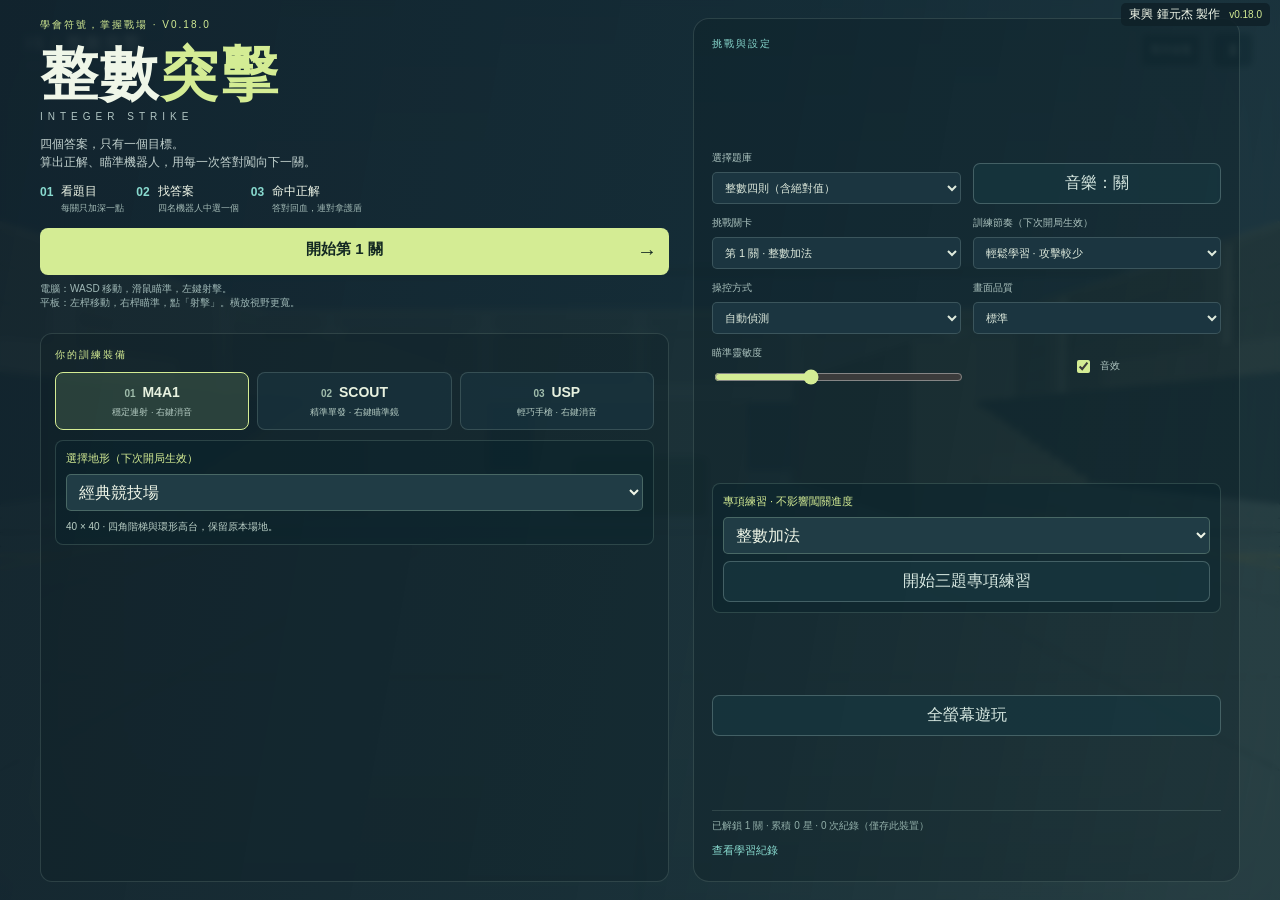
==== commit e6e9872f: "v0.18.0: reliable music playback states and low-poly human soldiers" ====
--- a/index.htm
+++ b/index.htm
@@ -1,6 +1,6 @@
 <!doctype html>
-<html lang="zh-Hant"><head><meta charset="utf-8"><meta name="viewport" content="width=device-width,initial-scale=1,maximum-scale=1,user-scalable=no,viewport-fit=cover"><meta name="theme-color" content="#101e25"><title>整數突擊 INTEGER STRIKE — 正負數訓練場</title><link rel="icon" href="data:,"><link rel="stylesheet" href="cjs/style.css"></head>
-<body class="paused"><div id="creator-credit">東興 鍾元杰 製作 <small>v0.17.0</small></div>
+<html lang="zh-Hant"><head><meta charset="utf-8"><meta name="viewport" content="width=device-width,initial-scale=1,maximum-scale=1,user-scalable=no,viewport-fit=cover"><meta name="theme-color" content="#101e25"><title>整數突擊 INTEGER STRIKE — 正負數訓練場</title><link rel="icon" href="data:,"><link rel="stylesheet" href="cjs/style.css?v=0.18.0"></head>
+<body class="paused"><div id="creator-credit">東興 鍾元杰 製作 <small>v0.18.0</small></div>
 <canvas id="world" aria-label="三維整數訓練場"></canvas><div class="vignette"></div><div id="damage-flash"></div>
 <header><div class="brand"><b>IS<span> / </span>整數突擊</b><small>INTEGER STRIKE · BLOOD ARENA</small></div><div class="top-actions"><button id="music-game" aria-pressed="false">音樂：關</button><span id="fps">— FPS</span><button id="pause-button" aria-label="暫停">Ⅱ</button></div></header>
 <section id="question-card" aria-label="目前的數學題目"><div class="question-meta"><span id="skill">整數加法</span><span id="question-number">第 1 / 3 題</span></div><div id="expression">準備開始</div><div class="question-bottom"><span id="grace">先計算，再瞄準正確答案</span><span id="combo">連對 0</span></div><div class="progress-track"><div id="progress-fill"></div></div></section>
@@ -12,10 +12,10 @@
 <footer><div id="vitals" class="vitals"><div><span>生命</span><strong id="health">50</strong><span class="shield-icon">◈</span><strong id="shield">0</strong></div><div class="health-track"><i id="health-fill"></i></div><small id="streak-note">連續答對 3 題 → 護盾 +25</small></div><div class="weapon-info"><span id="mode">M4A1 · 消音步槍</span><div><strong id="ammo">30</strong><span> / ∞</span></div><small id="reload-info">R 換彈 · 1 / 2 / 3 切換武器</small></div></footer>
 <nav id="desktop-help"><span>WASD 移動</span><span>滑鼠 瞄準</span><span>左鍵 射擊</span><span>右鍵 特殊功能</span><button id="think-button">T 戰鬥提示</button></nav>
 <section id="touch-controls" aria-label="平板控制"><div id="move-pad" class="pad" aria-label="移動搖桿"><span>移動</span><i class="stick"></i></div><div id="look-pad" class="pad" aria-label="視角搖桿"><span>瞄準</span><i class="stick"></i></div><button id="touch-fire" class="fire-button" aria-label="射擊">◎<small>射擊</small></button><div class="touch-tools"><button id="touch-jump">跳躍</button><button id="touch-crouch">蹲下</button><button id="touch-reload">換彈</button><button id="touch-secondary">特殊</button><button id="touch-weapon">換槍</button><button id="touch-think">提示</button></div></section>
-<section id="menu" class="overlay"><div class="menu-shell"><div class="menu-main"><div class="eyebrow">學會符號，掌握戰場 · V0.17.0</div><h1>整數<span>突擊</span><small>INTEGER STRIKE</small></h1><p class="intro">四個答案，只有一個目標。<br>算出正解、瞄準機器人，用每一次答對闖向下一關。</p><div class="how"><div><b>01</b><span>看題目<small>每關只加深一點</small></span></div><div><b>02</b><span>找答案<small>四名機器人中選一個</small></span></div><div><b>03</b><span>命中正解<small>答對回血，連對拿護盾</small></span></div></div><button id="start" class="primary">開始第 1 關 <span>→</span></button><button id="restart" class="secondary hidden">重新挑戰這一關</button><p class="note" id="notice">電腦：WASD 移動，滑鼠瞄準，左鍵射擊。<br>平板：左桿移動，右桿瞄準，點「射擊」。橫放視野更寬。</p></div><div class="menu-loadout"><div class="eyebrow">你的訓練裝備</div><div id="loadout"><button class="gun-choice selected" data-gun="0"><b>01 <span>M4A1</span></b><small>穩定連射 · 右鍵消音</small></button><button class="gun-choice" data-gun="1"><b>02 <span>SCOUT</span></b><small>精準單發 · 右鍵瞄準鏡</small></button><button class="gun-choice" data-gun="2"><b>03 <span>USP</span></b><small>輕巧手槍 · 右鍵消音</small></button></div><div class="terrain-picker"><label for="terrain-select">選擇地形（下次開局生效）</label><select id="terrain-select"></select><p id="terrain-description"></p></div></div><div class="menu-options"><div class="eyebrow">挑戰與設定</div><div class="settings"><label>選擇題庫<select id="bank-select"><option value="integer">整數四則（含絕對值）</option><option value="science">科學記號</option></select></label><button id="music-menu" class="secondary" aria-pressed="false">音樂：關</button><label>挑戰關卡<select id="level-select"><option value="1">第 1 關 · 加法起步</option></select></label><label>訓練節奏（下次開局生效）<select id="pace"><option value="gentle">輕鬆學習 · 攻擊較少</option><option value="normal">標準挑戰</option></select></label><label>操控方式<select id="input-mode"><option value="auto">自動偵測</option><option value="touch">平板雙搖桿</option><option value="desktop">鍵盤與滑鼠</option></select></label><label>畫面品質<select id="quality"><option value="0.65">效能優先</option><option value="0.85" selected>標準</option><option value="1.2">精細</option></select></label><label>瞄準靈敏度<input id="sensitivity" type="range" min="0.5" max="1.8" value="1" step="0.1"></label><label class="check"><input id="sound" type="checkbox" checked>音效</label></div><div class="terrain-picker"><label for="practice-select">專項練習 · 不影響闖關進度</label><select id="practice-select"><option value="1">整數加法</option><option value="2">整數減法</option><option value="3">負數加減</option><option value="4">正負數乘法</option><option value="5">整除與正負號</option><option value="6">連續加減</option><option value="7">先乘後加減</option><option value="8">括弧優先</option><option value="9">絕對值入門</option><option value="10">絕對值加減</option><option value="11">絕對值混合運算</option></select><button id="start-practice" class="secondary fullscreen-button">開始三題專項練習</button></div><button id="fullscreen" class="secondary fullscreen-button">全螢幕遊玩</button><p id="fullscreen-note" role="status"></p><div class="saved"><span id="saved-progress">學習紀錄只儲存在這台裝置</span><button id="show-records">查看學習紀錄</button></div></div></div></section>
+<section id="menu" class="overlay"><div class="menu-shell"><div class="menu-main"><div class="eyebrow">學會符號，掌握戰場 · V0.18.0</div><h1>整數<span>突擊</span><small>INTEGER STRIKE</small></h1><p class="intro">四個答案，只有一個目標。<br>算出正解、瞄準機器人，用每一次答對闖向下一關。</p><div class="how"><div><b>01</b><span>看題目<small>每關只加深一點</small></span></div><div><b>02</b><span>找答案<small>四名機器人中選一個</small></span></div><div><b>03</b><span>命中正解<small>答對回血，連對拿護盾</small></span></div></div><button id="start" class="primary">開始第 1 關 <span>→</span></button><button id="restart" class="secondary hidden">重新挑戰這一關</button><p class="note" id="notice">電腦：WASD 移動，滑鼠瞄準，左鍵射擊。<br>平板：左桿移動，右桿瞄準，點「射擊」。橫放視野更寬。</p></div><div class="menu-loadout"><div class="eyebrow">你的訓練裝備</div><div id="loadout"><button class="gun-choice selected" data-gun="0"><b>01 <span>M4A1</span></b><small>穩定連射 · 右鍵消音</small></button><button class="gun-choice" data-gun="1"><b>02 <span>SCOUT</span></b><small>精準單發 · 右鍵瞄準鏡</small></button><button class="gun-choice" data-gun="2"><b>03 <span>USP</span></b><small>輕巧手槍 · 右鍵消音</small></button></div><div class="terrain-picker"><label for="terrain-select">選擇地形（下次開局生效）</label><select id="terrain-select"></select><p id="terrain-description"></p></div></div><div class="menu-options"><div class="eyebrow">挑戰與設定</div><div class="settings"><label>選擇題庫<select id="bank-select"><option value="integer">整數四則（含絕對值）</option><option value="science">科學記號</option></select></label><button id="music-menu" class="secondary" aria-pressed="false">音樂：關</button><label>挑戰關卡<select id="level-select"><option value="1">第 1 關 · 加法起步</option></select></label><label>訓練節奏（下次開局生效）<select id="pace"><option value="gentle">輕鬆學習 · 攻擊較少</option><option value="normal">標準挑戰</option></select></label><label>操控方式<select id="input-mode"><option value="auto">自動偵測</option><option value="touch">平板雙搖桿</option><option value="desktop">鍵盤與滑鼠</option></select></label><label>畫面品質<select id="quality"><option value="0.65">效能優先</option><option value="0.85" selected>標準</option><option value="1.2">精細</option></select></label><label>瞄準靈敏度<input id="sensitivity" type="range" min="0.5" max="1.8" value="1" step="0.1"></label><label class="check"><input id="sound" type="checkbox" checked>音效</label></div><div class="terrain-picker"><label for="practice-select">專項練習 · 不影響闖關進度</label><select id="practice-select"><option value="1">整數加法</option><option value="2">整數減法</option><option value="3">負數加減</option><option value="4">正負數乘法</option><option value="5">整除與正負號</option><option value="6">連續加減</option><option value="7">先乘後加減</option><option value="8">括弧優先</option><option value="9">絕對值入門</option><option value="10">絕對值加減</option><option value="11">絕對值混合運算</option></select><button id="start-practice" class="secondary fullscreen-button">開始三題專項練習</button></div><button id="fullscreen" class="secondary fullscreen-button">全螢幕遊玩</button><p id="fullscreen-note" role="status"></p><div class="saved"><span id="saved-progress">學習紀錄只儲存在這台裝置</span><button id="show-records">查看學習紀錄</button></div></div></div></section>
 <section id="results" class="overlay hidden"><div class="result-panel"><div class="eyebrow" id="result-eyebrow">MISSION COMPLETE</div><div id="medal">★</div><h2 id="result-title">成功突破！</h2><p id="result-subtitle"></p><div class="result-stats"><div><strong id="result-accuracy">100%</strong><small>首次作答正確率</small></div><div><strong id="result-streak">3</strong><small>最佳連對</small></div><div><strong id="result-score">500</strong><small>挑戰得分</small></div></div><div id="review-list"></div><nav id="review-pagination"><button id="review-prev">上一題</button><span id="review-page"></span><button id="review-next">下一題</button></nav><div class="result-actions"><button id="next-level" class="primary">挑戰下一關 →</button><button id="review-mistakes" class="secondary hidden">錯題再練 · 換一組數字挑戰</button><button id="retry-level" class="secondary">再練一次</button><button id="back-menu" class="secondary">回到訓練選單</button></div></div></section>
 <section id="records-panel" class="overlay hidden"><div class="result-panel"><div class="eyebrow">學習足跡</div><h2>每次練習，都有進步。</h2><div id="records-summary" class="result-stats"></div><p class="records-caption">依已完成的題目統計，包含一般挑戰與錯題複習。</p><div id="records-skills"></div><div id="records-list"></div><button id="export-records" class="secondary">下載學習紀錄 CSV</button><p class="records-caption">只下載這個瀏覽器的紀錄，不會上傳資料。</p><button id="close-records" class="primary">回到選單</button></div></section>
-<script src="cjs/core.js"></script><script src="cjs/math.js"></script><script src="cjs/coach.js"></script><script src="cjs/session.js"></script><script src="cjs/progress-store.js"></script><script src="cjs/renderer.js"></script><script src="cjs/world.js"></script><script src="cjs/controls.js"></script><script src="cjs/weapon-view.js"></script><script src="cjs/science.js"></script><script src="cjs/sound.js"></script><script src="cjs/game.js"></script></body></html>
+<script src="cjs/core.js?v=0.18.0"></script><script src="cjs/math.js?v=0.18.0"></script><script src="cjs/coach.js?v=0.18.0"></script><script src="cjs/session.js?v=0.18.0"></script><script src="cjs/progress-store.js?v=0.18.0"></script><script src="cjs/renderer.js?v=0.18.0"></script><script src="cjs/world.js?v=0.18.0"></script><script src="cjs/controls.js?v=0.18.0"></script><script src="cjs/weapon-view.js?v=0.18.0"></script><script src="cjs/science.js?v=0.18.0"></script><script src="cjs/sound.js?v=0.18.0"></script><script src="cjs/game.js?v=0.18.0"></script></body></html>
 
 
 
--- a/cjs/style.css
+++ b/cjs/style.css
@@ -41,8 +41,10 @@
 @media(max-width:600px),(max-height:500px) and (max-width:1000px){
  body .answer-label,body.science .answer-label{min-width:38px;padding:0;max-width:150px}
  body .answer-label strong,body.science .answer-label strong{font-size:15px;line-height:1.15;padding:3px 6px;border-width:1px;border-radius:5px;min-width:38px}
+ body.science .answer-label strong{font-size:13px}
  body .answer-label small{font-size:8px;letter-spacing:0;margin-top:2px}
  body #expression,body.science #expression{font-size:19px;line-height:1.2;margin:5px 0;padding:0 6px}
+ body.science #expression{font-size:15px}
  body #question-card{width:min(330px,68vw)}
  body .question-meta,body .question-bottom{font-size:9px;padding:4px 7px;gap:4px}
 }
